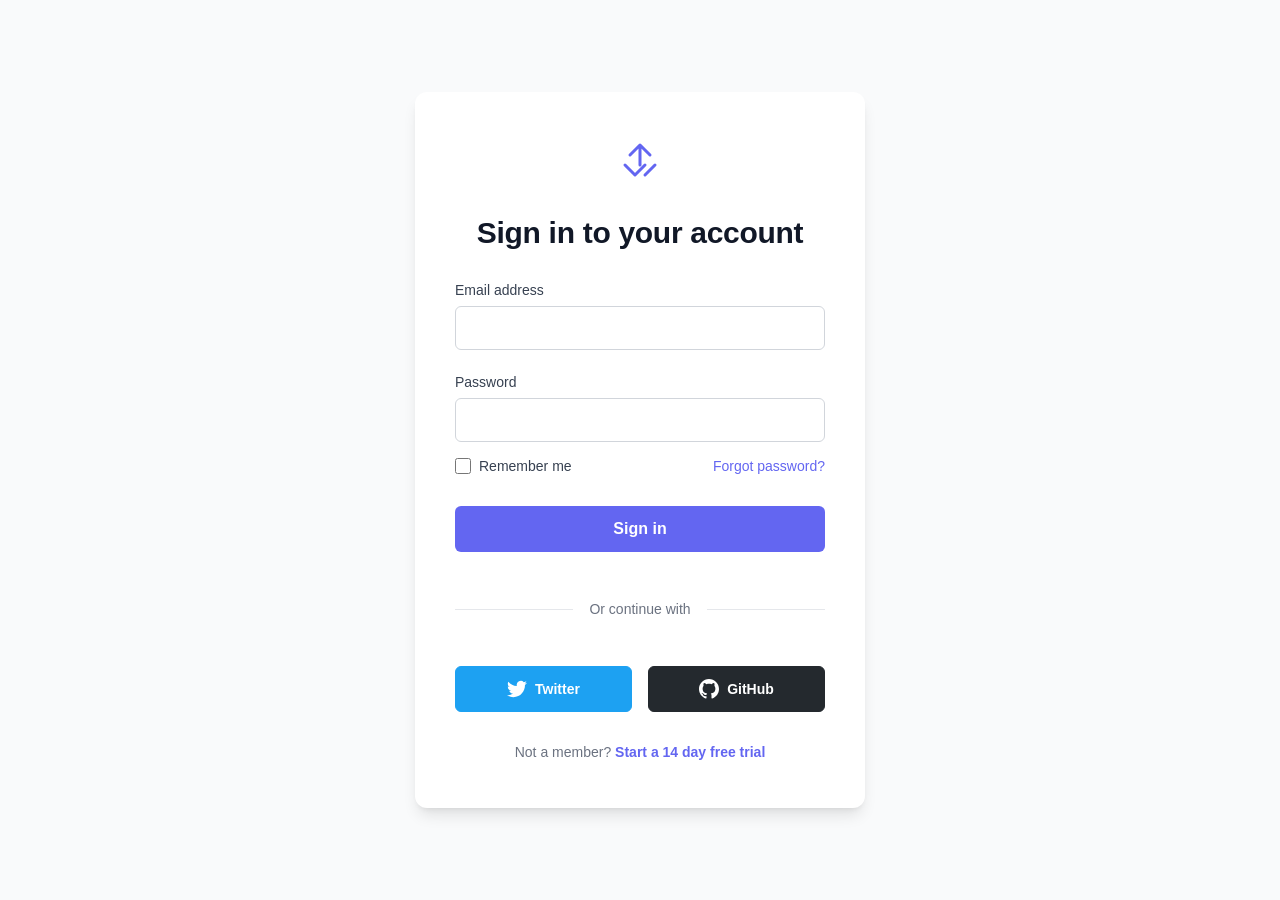
==== 7-registration/index.html @ 9e0352bd "update code" ====
<!DOCTYPE html>
<html lang="en">
  <head>
    <meta charset="UTF-8" />
    <meta name="viewport" content="width=device-width, initial-scale=1.0" />
    <title>Document</title>
    <link rel="stylesheet" href="style.css" />
  </head>
  <body>
    <div class="login-container">
      <div class="login-card">
        <!-- Logo -->
        <div class="logo">
          <svg
            width="40"
            height="40"
            viewBox="0 0 40 40"
            fill="none"
            xmlns="http://www.w3.org/2000/svg"
          >
            <path
              d="M10 15L20 5L30 15M20 5V25"
              stroke="#6366F1"
              stroke-width="3"
              stroke-linecap="round"
              stroke-linejoin="round"
            />
            <path
              d="M5 25L15 35L25 25M35 25L25 35"
              stroke="#6366F1"
              stroke-width="3"
              stroke-linecap="round"
              stroke-linejoin="round"
            />
          </svg>
        </div>

        <!-- Title -->
        <h2 class="login-title">Sign in to your account</h2>

        <!-- Login Form -->
        <form class="login-form">
          <!-- Email Field -->
          <div class="form-group">
            <label for="email" class="form-label">Email address</label>
            <input
              type="email"
              id="email"
              class="form-input"
              placeholder=""
              required
            />
          </div>

          <!-- Password Field -->
          <div class="form-group">
            <label for="password" class="form-label">Password</label>
            <input
              type="password"
              id="password"
              class="form-input"
              placeholder=""
              required
            />
          </div>

          <!-- Remember Me & Forgot Password -->
          <div class="form-options">
            <div class="remember-me">
              <input type="checkbox" id="remember" class="checkbox" />
              <label for="remember" class="checkbox-label">Remember me</label>
            </div>
            <a href="#" class="forgot-password">Forgot password?</a>
          </div>

          <!-- Sign In Button -->
          <button type="submit" class="signin-button">Sign in</button>

          <!-- Divider -->
          <div class="divider">
            <span>Or continue with</span>
          </div>

          <!-- Social Login Buttons -->
          <div class="social-buttons">
            <button type="button" class="social-button twitter-button">
              <svg
                width="20"
                height="20"
                viewBox="0 0 24 24"
                fill="currentColor"
              >
                <path
                  d="M23.953 4.57a10 10 0 01-2.825.775 4.958 4.958 0 002.163-2.723c-.951.555-2.005.959-3.127 1.184a4.92 4.92 0 00-8.384 4.482C7.69 8.095 4.067 6.13 1.64 3.162a4.822 4.822 0 00-.666 2.475c0 1.71.87 3.213 2.188 4.096a4.904 4.904 0 01-2.228-.616v.06a4.923 4.923 0 003.946 4.827 4.996 4.996 0 01-2.212.085 4.936 4.936 0 004.604 3.417 9.867 9.867 0 01-6.102 2.105c-.39 0-.779-.023-1.17-.067a13.995 13.995 0 007.557 2.209c9.053 0 13.998-7.496 13.998-13.985 0-.21 0-.42-.015-.63A9.935 9.935 0 0024 4.59z"
                />
              </svg>
              Twitter
            </button>
            <button type="button" class="social-button github-button">
              <svg
                width="20"
                height="20"
                viewBox="0 0 24 24"
                fill="currentColor"
              >
                <path
                  d="M12 0c-6.626 0-12 5.373-12 12 0 5.302 3.438 9.8 8.207 11.387.599.111.793-.261.793-.577v-2.234c-3.338.726-4.033-1.416-4.033-1.416-.546-1.387-1.333-1.756-1.333-1.756-1.089-.745.083-.729.083-.729 1.205.084 1.839 1.237 1.839 1.237 1.07 1.834 2.807 1.304 3.492.997.107-.775.418-1.305.762-1.604-2.665-.305-5.467-1.334-5.467-5.931 0-1.311.469-2.381 1.236-3.221-.124-.303-.535-1.524.117-3.176 0 0 1.008-.322 3.301 1.23.957-.266 1.983-.399 3.003-.404 1.02.005 2.047.138 3.006.404 2.291-1.552 3.297-1.23 3.297-1.23.653 1.653.242 2.874.118 3.176.77.84 1.235 1.911 1.235 3.221 0 4.609-2.807 5.624-5.479 5.921.43.372.823 1.102.823 2.222v3.293c0 .319.192.694.801.576 4.765-1.589 8.199-6.086 8.199-11.386 0-6.627-5.373-12-12-12z"
                />
              </svg>
              GitHub
            </button>
          </div>
        </form>

        <!-- Sign Up Link -->
        <p class="signup-text">
          Not a member?
          <a href="#" class="signup-link">Start a 14 day free trial</a>
        </p>
      </div>
    </div>
  </body>
</html>
---- 7-registration/style.css ----
/* Reset and Base Styles */
* {
  margin: 0;
  padding: 0;
  box-sizing: border-box;
}

body {
  font-family: "Inter", -apple-system, BlinkMacSystemFont, "Segoe UI", "Roboto",
    "Oxygen", "Ubuntu", "Cantarell", sans-serif;
  -webkit-font-smoothing: antialiased;
  -moz-osx-font-smoothing: grayscale;
  background: #f9fafb;
  min-height: 100vh;
  display: flex;
  align-items: center;
  justify-content: center;
  padding: 2rem;
}

/* Login Container */
.login-container {
  width: 100%;
  max-width: 450px;
}

/* Login Card */
.login-card {
  background: white;
  border-radius: 12px;
  padding: 3rem 2.5rem;
  box-shadow: 0 10px 15px -3px rgba(0, 0, 0, 0.1),
    0 4px 6px -4px rgba(0, 0, 0, 0.1);
}

/* Logo */
.logo {
  text-align: center;
  margin-bottom: 2rem;
}

.logo svg {
  transition: transform 0.3s ease;
}

.logo:hover svg {
  transform: scale(1.1);
}

/* Title */
.login-title {
  text-align: center;
  font-size: 1.875rem;
  font-weight: 700;
  color: #111827;
  margin-bottom: 2rem;
  letter-spacing: -0.01em;
}

/* Login Form */
.login-form {
  display: flex;
  flex-direction: column;
  gap: 1.5rem;
}

/* Form Group */
.form-group {
  display: flex;
  flex-direction: column;
  gap: 0.5rem;
}

.form-label {
  font-size: 0.875rem;
  font-weight: 500;
  color: #374151;
}

.form-input {
  padding: 0.75rem 1rem;
  border: 1px solid #d1d5db;
  border-radius: 6px;
  font-size: 1rem;
  font-family: inherit;
  color: #111827;
  transition: all 0.3s ease;
}

.form-input:focus {
  outline: none;
  border-color: #6366f1;
  box-shadow: 0 0 0 3px rgba(99, 102, 241, 0.1);
}

.form-input::placeholder {
  color: #9ca3af;
}

/* Form Options */
.form-options {
  display: flex;
  justify-content: space-between;
  align-items: center;
  margin-top: -0.5rem;
}

.remember-me {
  display: flex;
  align-items: center;
  gap: 0.5rem;
}

.checkbox {
  width: 16px;
  height: 16px;
  cursor: pointer;
  accent-color: #6366f1;
}

.checkbox-label {
  font-size: 0.875rem;
  color: #374151;
  cursor: pointer;
  user-select: none;
}

.forgot-password {
  font-size: 0.875rem;
  color: #6366f1;
  text-decoration: none;
  font-weight: 500;
  transition: color 0.3s ease;
}

.forgot-password:hover {
  color: #4f46e5;
}

/* Sign In Button */
.signin-button {
  width: 100%;
  padding: 0.875rem;
  background: #6366f1;
  color: white;
  border: none;
  border-radius: 6px;
  font-size: 1rem;
  font-weight: 600;
  cursor: pointer;
  transition: all 0.3s ease;
  font-family: inherit;
  margin-top: 0.5rem;
}

.signin-button:hover {
  background: #4f46e5;
  transform: translateY(-2px);
  box-shadow: 0 10px 15px -3px rgba(99, 102, 241, 0.4),
    0 4px 6px -4px rgba(99, 102, 241, 0.4);
}

.signin-button:active {
  transform: translateY(0);
}

/* Divider */
.divider {
  position: relative;
  text-align: center;
  margin: 1.5rem 0;
}

.divider::before {
  content: "";
  position: absolute;
  top: 50%;
  left: 0;
  right: 0;
  height: 1px;
  background: #e5e7eb;
}

.divider span {
  position: relative;
  background: white;
  padding: 0 1rem;
  font-size: 0.875rem;
  color: #6b7280;
}

/* Social Buttons */
.social-buttons {
  display: grid;
  grid-template-columns: 1fr 1fr;
  gap: 1rem;
}

.social-button {
  display: flex;
  align-items: center;
  justify-content: center;
  gap: 0.5rem;
  padding: 0.75rem 1rem;
  border: 1px solid #d1d5db;
  border-radius: 6px;
  font-size: 0.875rem;
  font-weight: 600;
  cursor: pointer;
  transition: all 0.3s ease;
  font-family: inherit;
}

.twitter-button {
  background: #1da1f2;
  color: white;
  border-color: #1da1f2;
}

.twitter-button:hover {
  background: #1a91da;
  border-color: #1a91da;
  transform: translateY(-2px);
  box-shadow: 0 4px 6px -1px rgba(29, 161, 242, 0.4);
}

.github-button {
  background: #24292e;
  color: white;
  border-color: #24292e;
}

.github-button:hover {
  background: #1b1f23;
  border-color: #1b1f23;
  transform: translateY(-2px);
  box-shadow: 0 4px 6px -1px rgba(36, 41, 46, 0.4);
}

.social-button:active {
  transform: translateY(0);
}

/* Sign Up Text */
.signup-text {
  text-align: center;
  margin-top: 2rem;
  font-size: 0.875rem;
  color: #6b7280;
}

.signup-link {
  color: #6366f1;
  text-decoration: none;
  font-weight: 600;
  transition: color 0.3s ease;
}

.signup-link:hover {
  color: #4f46e5;
  text-decoration: underline;
}

/* Responsive Design */
@media (max-width: 480px) {
  body {
    padding: 1rem;
  }

  .login-card {
    padding: 2rem 1.5rem;
  }

  .login-title {
    font-size: 1.5rem;
  }

  .social-buttons {
    grid-template-columns: 1fr;
  }

  .form-options {
    flex-direction: column;
    align-items: flex-start;
    gap: 0.75rem;
  }
}
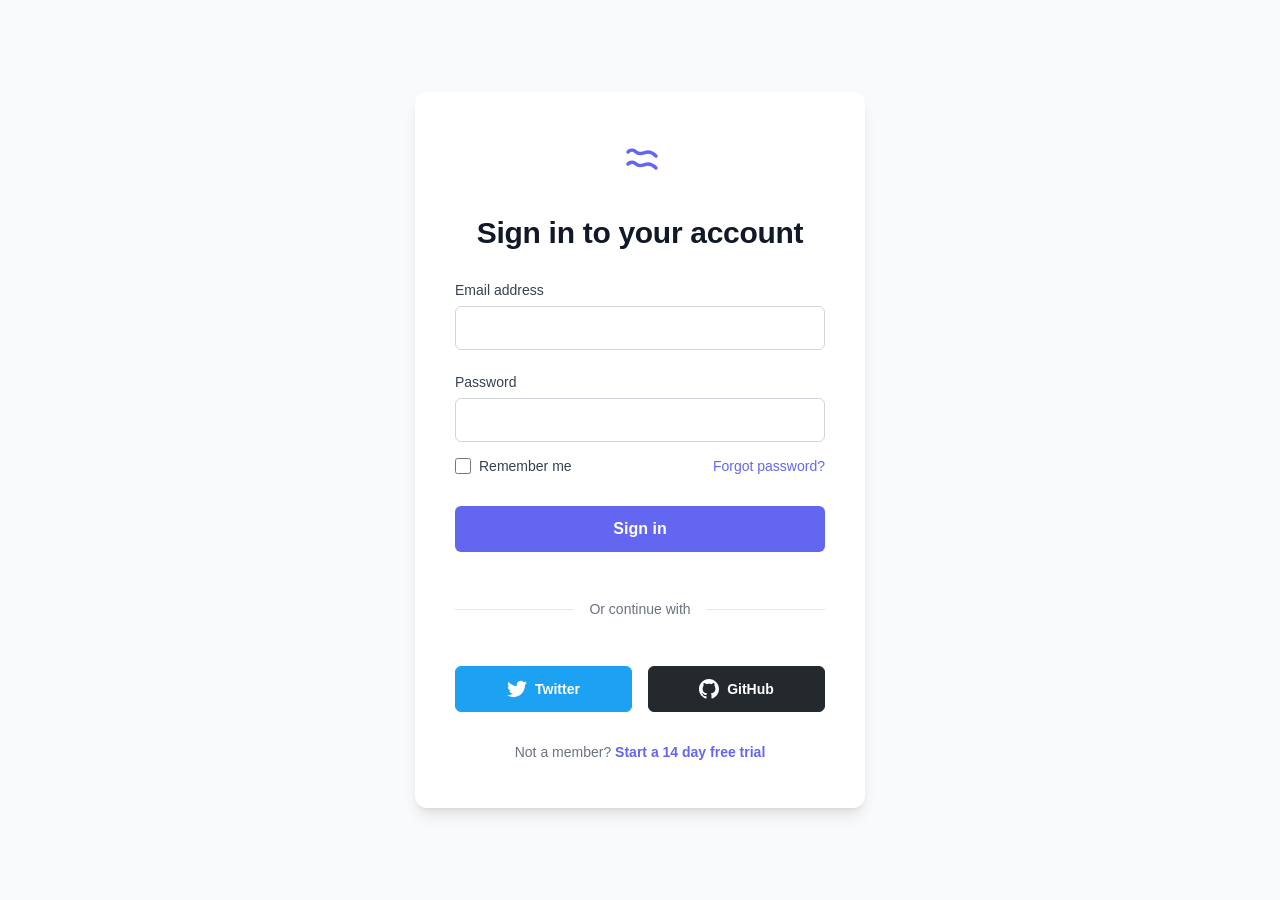
==== commit 38c80bdf: "update code" ====
--- a/7-registration/index.html
+++ b/7-registration/index.html
@@ -19,16 +19,16 @@
             xmlns="http://www.w3.org/2000/svg"
           >
             <path
-              d="M10 15L20 5L30 15M20 5V25"
+              d="M8 12C8 12 12 8 16 12C20 16 24 12 28 12C32 12 36 16 36 16"
               stroke="#6366F1"
-              stroke-width="3"
+              stroke-width="3.5"
               stroke-linecap="round"
               stroke-linejoin="round"
             />
             <path
-              d="M5 25L15 35L25 25M35 25L25 35"
+              d="M8 24C8 24 12 20 16 24C20 28 24 24 28 24C32 24 36 28 36 28"
               stroke="#6366F1"
-              stroke-width="3"
+              stroke-width="3.5"
               stroke-linecap="round"
               stroke-linejoin="round"
             />
